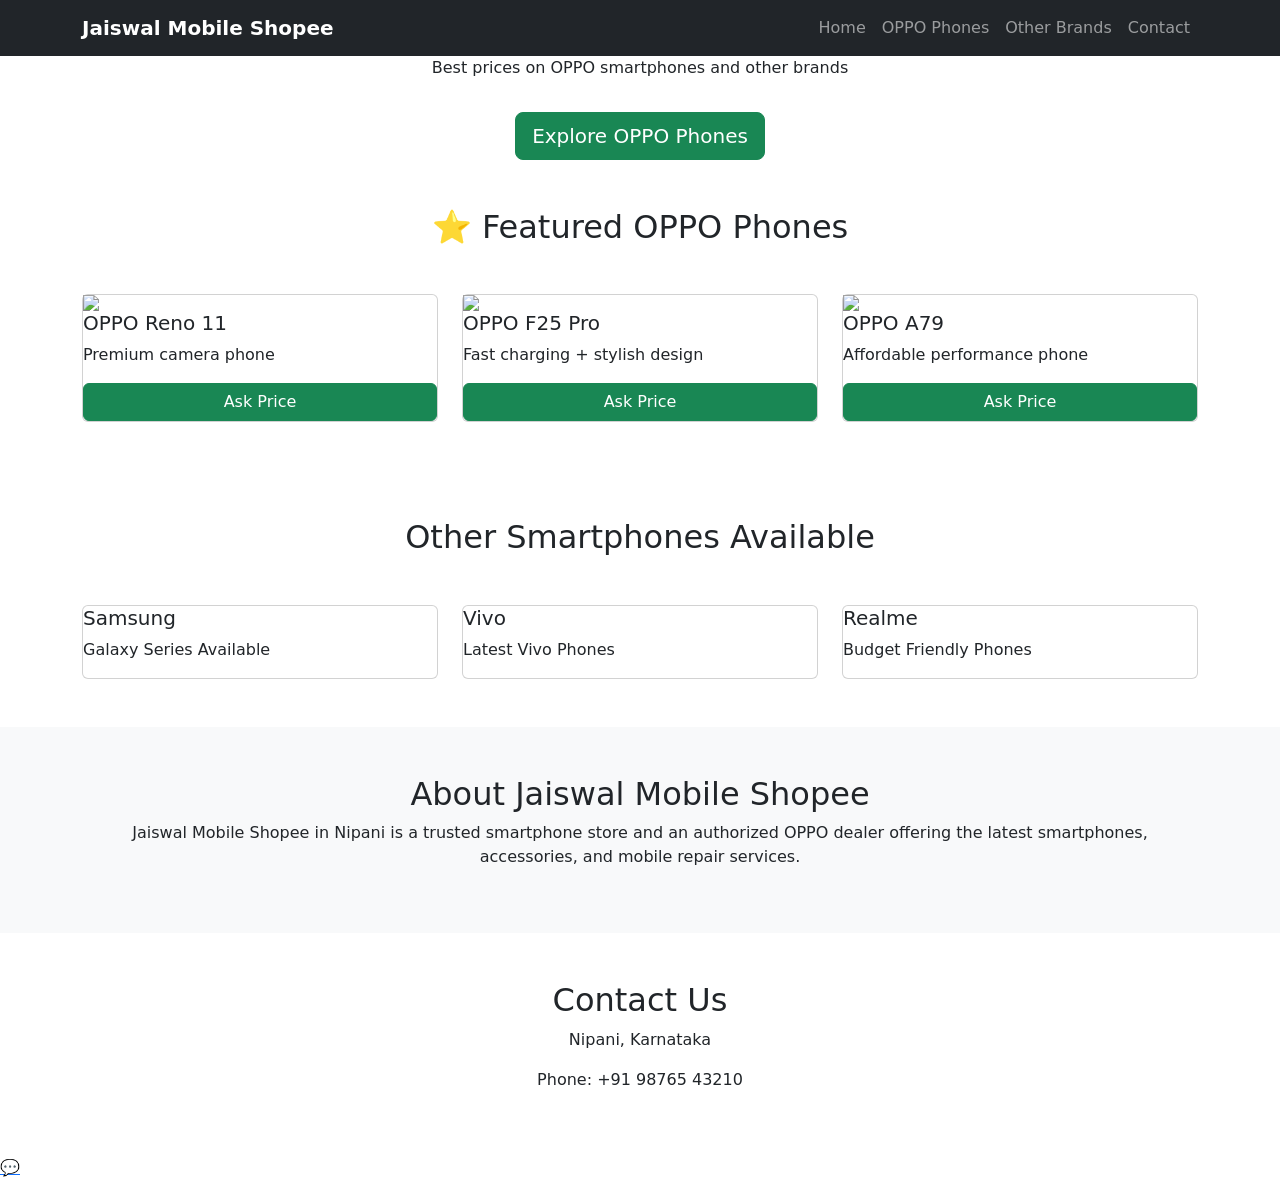
==== index.html @ ce6df270 "Create index.html" ====
<!DOCTYPE html>
<html lang="en">

<head>

<meta charset="UTF-8">
<meta name="viewport" content="width=device-width, initial-scale=1.0">

<title>Jaiswal Mobile Shopee</title>

<link href="https://cdn.jsdelivr.net/npm/bootstrap@5.3.3/dist/css/bootstrap.min.css" rel="stylesheet">

<link rel="stylesheet" href="style.css">

</head>

<body>

<!-- NAVBAR -->

<nav class="navbar navbar-expand-lg navbar-dark bg-dark fixed-top">

<div class="container">

<a class="navbar-brand fw-bold">Jaiswal Mobile Shopee</a>

<button class="navbar-toggler" data-bs-toggle="collapse" data-bs-target="#menu">
<span class="navbar-toggler-icon"></span>
</button>

<div class="collapse navbar-collapse" id="menu">

<ul class="navbar-nav ms-auto">

<li class="nav-item"><a class="nav-link" href="#home">Home</a></li>
<li class="nav-item"><a class="nav-link" href="#oppo">OPPO Phones</a></li>
<li class="nav-item"><a class="nav-link" href="#products">Other Brands</a></li>
<li class="nav-item"><a class="nav-link" href="#contact">Contact</a></li>

</ul>

</div>
</div>
</nav>

<!-- HERO -->

<section id="home" class="hero">

<div class="container text-center">

<h1>Official OPPO Dealer in Nipani</h1>

<p>Best prices on OPPO smartphones and other brands</p>

<a href="#oppo" class="btn btn-success btn-lg mt-3">
Explore OPPO Phones
</a>

</div>

</section>

<!-- OPPO SECTION -->

<section id="oppo" class="container py-5">

<h2 class="text-center mb-5 oppo-title">
⭐ Featured OPPO Phones
</h2>

<div class="row">

<div class="col-md-4">

<div class="card product-card">

<img src="https://images.unsplash.com/photo-1601784551446-20c9e07cdbdb">

<h5>OPPO Reno 11</h5>

<p>Premium camera phone</p>

<button class="btn btn-success">
Ask Price
</button>

</div>

</div>

<div class="col-md-4">

<div class="card product-card">

<img src="https://images.unsplash.com/photo-1598327105666-5b89351aff97">

<h5>OPPO F25 Pro</h5>

<p>Fast charging + stylish design</p>

<button class="btn btn-success">
Ask Price
</button>

</div>

</div>

<div class="col-md-4">

<div class="card product-card">

<img src="https://images.unsplash.com/photo-1580910051074-3eb694886505">

<h5>OPPO A79</h5>

<p>Affordable performance phone</p>

<button class="btn btn-success">
Ask Price
</button>

</div>

</div>

</div>

</section>

<!-- OTHER BRANDS -->

<section id="products" class="container py-5">

<h2 class="text-center mb-5">Other Smartphones Available</h2>

<div class="row">

<div class="col-md-4">

<div class="card product-card">

<h5>Samsung</h5>

<p>Galaxy Series Available</p>

</div>

</div>

<div class="col-md-4">

<div class="card product-card">

<h5>Vivo</h5>

<p>Latest Vivo Phones</p>

</div>

</div>

<div class="col-md-4">

<div class="card product-card">

<h5>Realme</h5>

<p>Budget Friendly Phones</p>

</div>

</div>

</div>

</section>

<!-- ABOUT -->

<section class="bg-light py-5">

<div class="container text-center">

<h2>About Jaiswal Mobile Shopee</h2>

<p>

Jaiswal Mobile Shopee in Nipani is a trusted smartphone store and an
authorized OPPO dealer offering the latest smartphones, accessories,
and mobile repair services.

</p>

</div>

</section>

<!-- CONTACT -->

<section id="contact" class="container py-5 text-center">

<h2>Contact Us</h2>

<p>Nipani, Karnataka</p>

<p>Phone: +91 98765 43210</p>

</section>

<!-- WHATSAPP -->

<a href="https://wa.me/919876543210" class="whatsapp">
💬
</a>

</body>

</html>
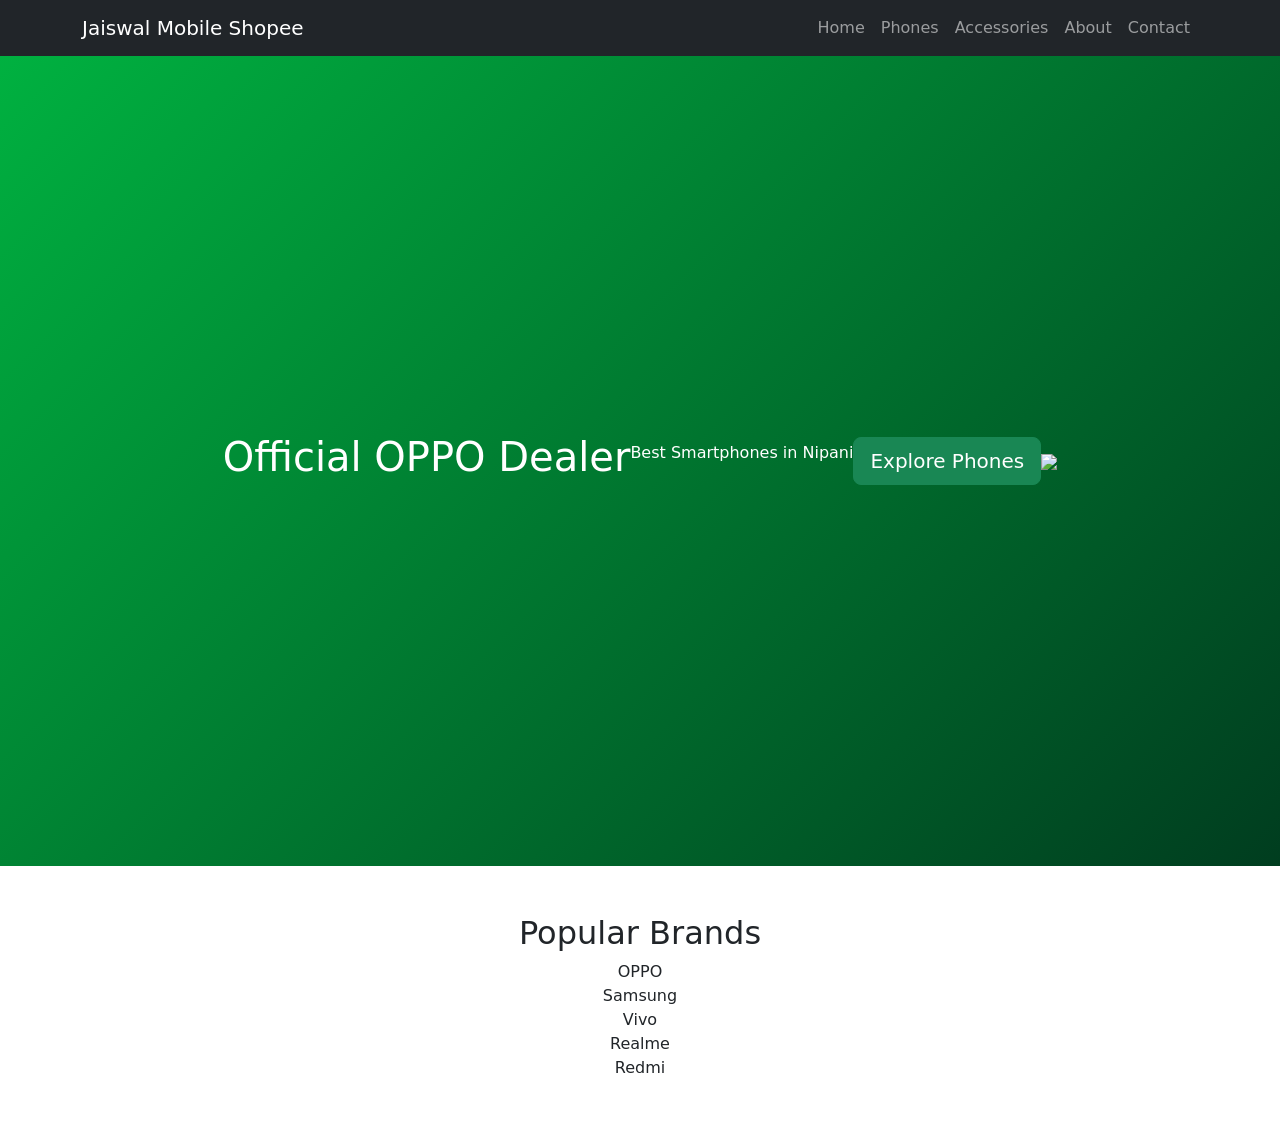
==== commit 5c69f75f: "Update index.html" ====
--- a/index.html
+++ b/index.html
@@ -1,219 +1,81 @@
 <!DOCTYPE html>
-<html lang="en">
+<html>
 
 <head>
 
-<meta charset="UTF-8">
-<meta name="viewport" content="width=device-width, initial-scale=1.0">
-
 <title>Jaiswal Mobile Shopee</title>
 
+<link rel="stylesheet" href="style.css">
+
 <link href="https://cdn.jsdelivr.net/npm/bootstrap@5.3.3/dist/css/bootstrap.min.css" rel="stylesheet">
-
-<link rel="stylesheet" href="style.css">
 
 </head>
 
 <body>
 
-<!-- NAVBAR -->
-
-<nav class="navbar navbar-expand-lg navbar-dark bg-dark fixed-top">
+<nav class="navbar navbar-dark bg-dark navbar-expand-lg">
 
 <div class="container">
 
-<a class="navbar-brand fw-bold">Jaiswal Mobile Shopee</a>
-
-<button class="navbar-toggler" data-bs-toggle="collapse" data-bs-target="#menu">
-<span class="navbar-toggler-icon"></span>
-</button>
-
-<div class="collapse navbar-collapse" id="menu">
+<a class="navbar-brand">Jaiswal Mobile Shopee</a>
 
 <ul class="navbar-nav ms-auto">
 
-<li class="nav-item"><a class="nav-link" href="#home">Home</a></li>
-<li class="nav-item"><a class="nav-link" href="#oppo">OPPO Phones</a></li>
-<li class="nav-item"><a class="nav-link" href="#products">Other Brands</a></li>
-<li class="nav-item"><a class="nav-link" href="#contact">Contact</a></li>
+<li class="nav-item"><a class="nav-link" href="index.html">Home</a></li>
+
+<li class="nav-item"><a class="nav-link" href="phones.html">Phones</a></li>
+
+<li class="nav-item"><a class="nav-link" href="accessories.html">Accessories</a></li>
+
+<li class="nav-item"><a class="nav-link" href="about.html">About</a></li>
+
+<li class="nav-item"><a class="nav-link" href="contact.html">Contact</a></li>
 
 </ul>
 
 </div>
-</div>
+
 </nav>
 
-<!-- HERO -->
+<section class="hero">
 
-<section id="home" class="hero">
+<h1>Official OPPO Dealer</h1>
 
-<div class="container text-center">
+<p>Best Smartphones in Nipani</p>
 
-<h1>Official OPPO Dealer in Nipani</h1>
+<a href="phones.html" class="btn btn-success btn-lg">
+Explore Phones
+</a>
 
-<p>Best prices on OPPO smartphones and other brands</p>
+<div class="floating-phone">
 
-<a href="#oppo" class="btn btn-success btn-lg mt-3">
-Explore OPPO Phones
-</a>
+<img src="https://images.unsplash.com/photo-1598327105666-5b89351aff97">
 
 </div>
 
 </section>
 
-<!-- OPPO SECTION -->
+<section class="container py-5 text-center">
 
-<section id="oppo" class="container py-5">
+<h2>Popular Brands</h2>
 
-<h2 class="text-center mb-5 oppo-title">
-⭐ Featured OPPO Phones
-</h2>
+<div class="brand-slider">
 
-<div class="row">
+<div>OPPO</div>
 
-<div class="col-md-4">
+<div>Samsung</div>
 
-<div class="card product-card">
+<div>Vivo</div>
 
-<img src="https://images.unsplash.com/photo-1601784551446-20c9e07cdbdb">
+<div>Realme</div>
 
-<h5>OPPO Reno 11</h5>
-
-<p>Premium camera phone</p>
-
-<button class="btn btn-success">
-Ask Price
-</button>
-
-</div>
-
-</div>
-
-<div class="col-md-4">
-
-<div class="card product-card">
-
-<img src="https://images.unsplash.com/photo-1598327105666-5b89351aff97">
-
-<h5>OPPO F25 Pro</h5>
-
-<p>Fast charging + stylish design</p>
-
-<button class="btn btn-success">
-Ask Price
-</button>
-
-</div>
-
-</div>
-
-<div class="col-md-4">
-
-<div class="card product-card">
-
-<img src="https://images.unsplash.com/photo-1580910051074-3eb694886505">
-
-<h5>OPPO A79</h5>
-
-<p>Affordable performance phone</p>
-
-<button class="btn btn-success">
-Ask Price
-</button>
-
-</div>
-
-</div>
+<div>Redmi</div>
 
 </div>
 
 </section>
 
-<!-- OTHER BRANDS -->
-
-<section id="products" class="container py-5">
-
-<h2 class="text-center mb-5">Other Smartphones Available</h2>
-
-<div class="row">
-
-<div class="col-md-4">
-
-<div class="card product-card">
-
-<h5>Samsung</h5>
-
-<p>Galaxy Series Available</p>
-
-</div>
-
-</div>
-
-<div class="col-md-4">
-
-<div class="card product-card">
-
-<h5>Vivo</h5>
-
-<p>Latest Vivo Phones</p>
-
-</div>
-
-</div>
-
-<div class="col-md-4">
-
-<div class="card product-card">
-
-<h5>Realme</h5>
-
-<p>Budget Friendly Phones</p>
-
-</div>
-
-</div>
-
-</div>
-
-</section>
-
-<!-- ABOUT -->
-
-<section class="bg-light py-5">
-
-<div class="container text-center">
-
-<h2>About Jaiswal Mobile Shopee</h2>
-
-<p>
-
-Jaiswal Mobile Shopee in Nipani is a trusted smartphone store and an
-authorized OPPO dealer offering the latest smartphones, accessories,
-and mobile repair services.
-
-</p>
-
-</div>
-
-</section>
-
-<!-- CONTACT -->
-
-<section id="contact" class="container py-5 text-center">
-
-<h2>Contact Us</h2>
-
-<p>Nipani, Karnataka</p>
-
-<p>Phone: +91 98765 43210</p>
-
-</section>
-
-<!-- WHATSAPP -->
-
-<a href="https://wa.me/919876543210" class="whatsapp">
-💬
-</a>
+<script src="script.js"></script>
 
 </body>
 
--- a/style.css
+++ b/style.css
@@ -0,0 +1,105 @@
+body{
+font-family:Arial;
+margin-top:70px;
+}
+
+/* HERO */
+
+.hero{
+
+height:90vh;
+
+display:flex;
+
+align-items:center;
+
+justify-content:center;
+
+background:linear-gradient(135deg,#00b140,#003d1f);
+
+color:white;
+
+text-align:center;
+
+}
+
+/* OPPO TITLE */
+
+.oppo-title{
+color:#00b140;
+font-weight:bold;
+}
+
+/* PRODUCT CARDS */
+
+.product-card{
+
+padding:20px;
+
+text-align:center;
+
+border-radius:15px;
+
+transition:0.5s;
+
+box-shadow:0 10px 20px rgba(0,0,0,0.1);
+
+}
+
+.product-card:hover{
+
+transform:rotateY(10deg) scale(1.05);
+
+box-shadow:0 20px 40px rgba(0,0,0,0.3);
+
+}
+
+/* IMAGE */
+
+.product-card img{
+
+width:100%;
+
+height:200px;
+
+object-fit:cover;
+
+border-radius:10px;
+
+margin-bottom:15px;
+
+}
+
+/* WHATSAPP */
+
+.whatsapp{
+
+position:fixed;
+
+bottom:20px;
+
+right:20px;
+
+background:#25D366;
+
+color:white;
+
+width:60px;
+
+height:60px;
+
+border-radius:50%;
+
+display:flex;
+
+align-items:center;
+
+justify-content:center;
+
+font-size:30px;
+
+text-decoration:none;
+
+box-shadow:0 10px 20px rgba(0,0,0,0.3);
+
+}
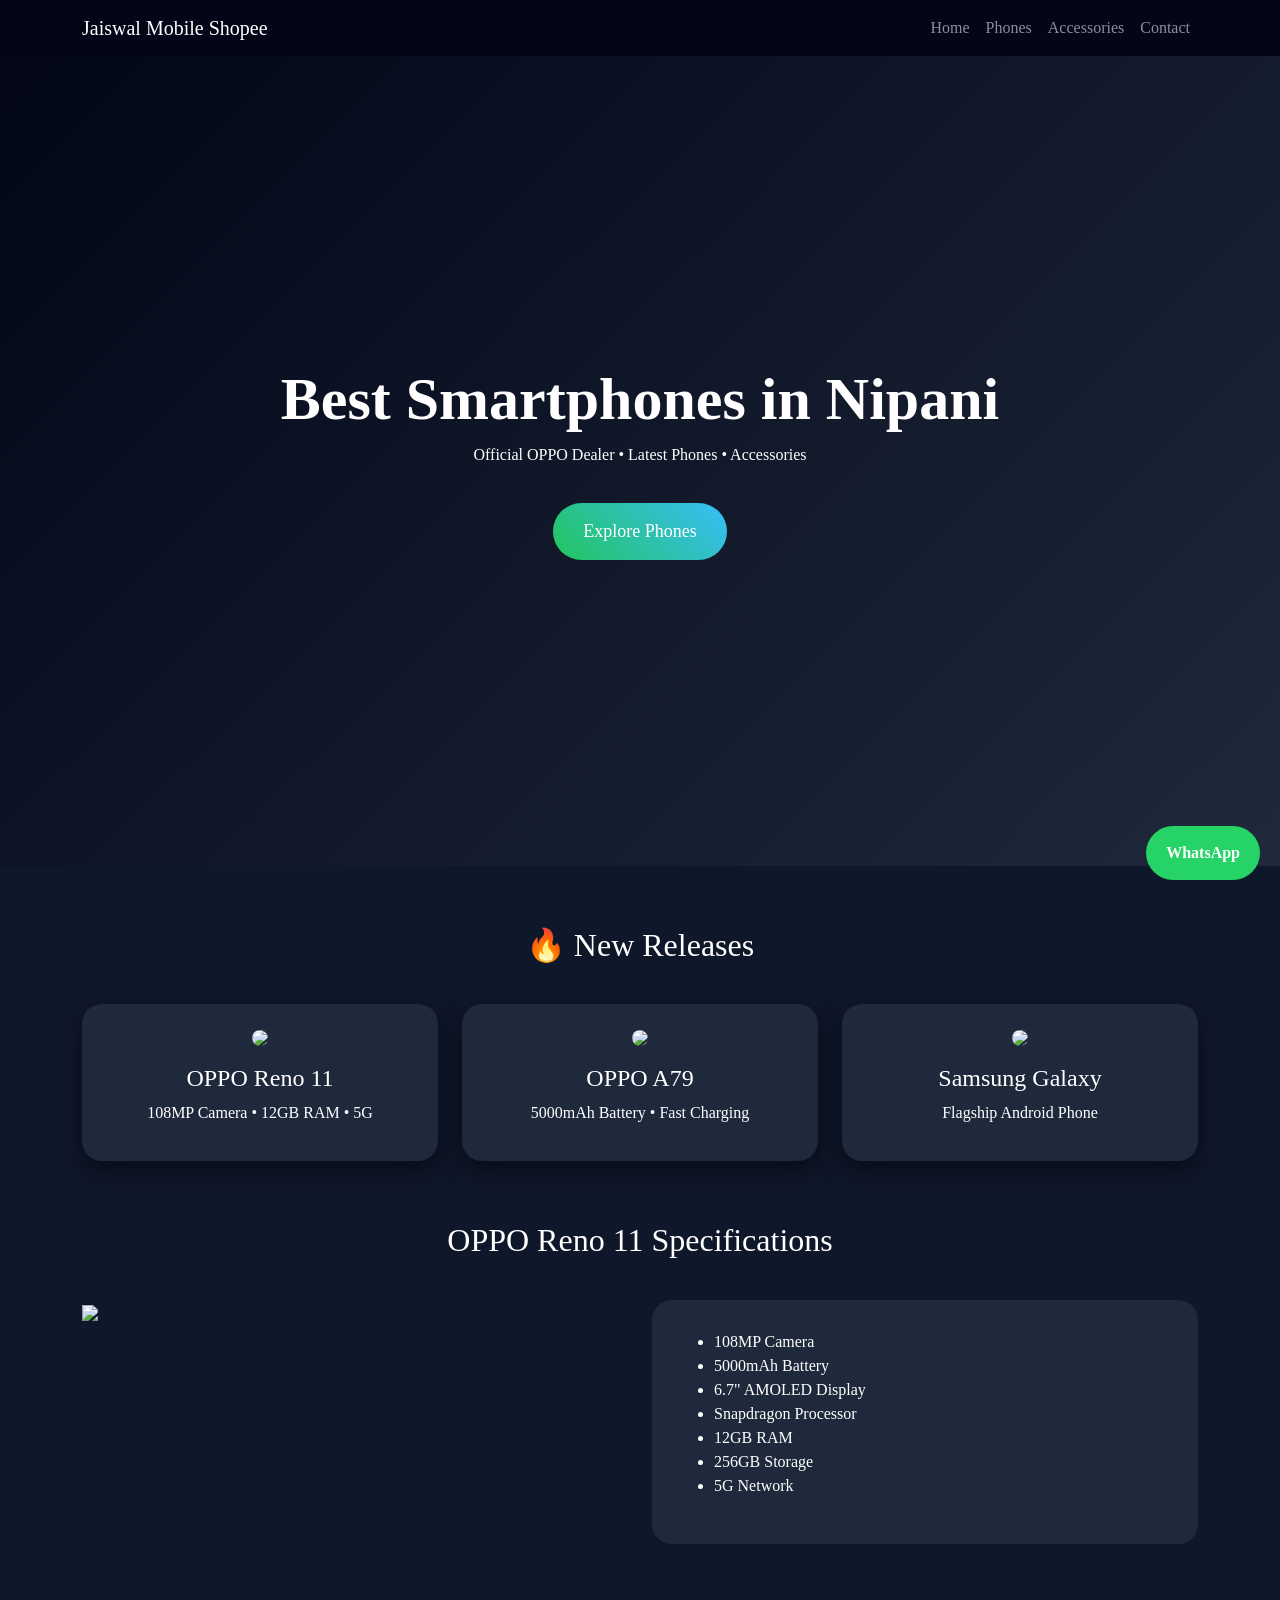
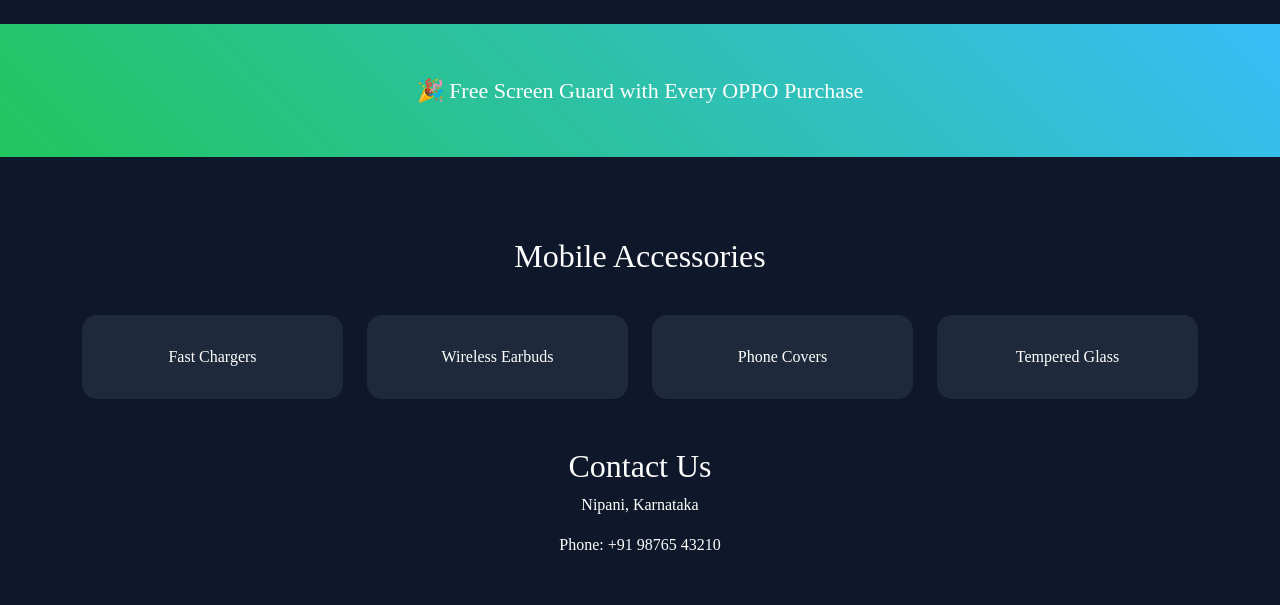
==== commit 29f02215: "Update index.html" ====
--- a/index.html
+++ b/index.html
@@ -1,19 +1,140 @@
 <!DOCTYPE html>
-<html>
+<html lang="en">
 
 <head>
 
+<meta charset="UTF-8">
+<meta name="viewport" content="width=device-width, initial-scale=1">
+
 <title>Jaiswal Mobile Shopee</title>
 
-<link rel="stylesheet" href="style.css">
-
 <link href="https://cdn.jsdelivr.net/npm/bootstrap@5.3.3/dist/css/bootstrap.min.css" rel="stylesheet">
 
+<style>
+
+body{
+background:#0f172a;
+color:white;
+font-family:Segoe UI;
+scroll-behavior:smooth;
+}
+
+/* NAVBAR */
+
+.navbar{
+background:#020617;
+}
+
+/* HERO */
+
+.hero{
+height:90vh;
+display:flex;
+flex-direction:column;
+justify-content:center;
+align-items:center;
+text-align:center;
+background:linear-gradient(135deg,#020617,#1e293b);
+}
+
+.hero h1{
+font-size:60px;
+font-weight:bold;
+}
+
+.hero button{
+background:linear-gradient(45deg,#22c55e,#38bdf8);
+border:none;
+padding:15px 30px;
+border-radius:30px;
+color:white;
+font-size:18px;
+margin-top:20px;
+}
+
+/* SECTION TITLE */
+
+.section-title{
+text-align:center;
+margin:60px 0 40px;
+}
+
+/* PHONE CARDS */
+
+.phone-card{
+background:#1e293b;
+border-radius:20px;
+padding:20px;
+text-align:center;
+transition:0.4s;
+box-shadow:0 10px 25px rgba(0,0,0,0.5);
+}
+
+.phone-card img{
+width:100%;
+border-radius:15px;
+}
+
+.phone-card:hover{
+transform:rotateY(10deg) scale(1.05);
+}
+
+/* FEATURES */
+
+.feature-box{
+background:#1e293b;
+padding:30px;
+border-radius:20px;
+}
+
+/* ACCESSORIES */
+
+.accessory{
+background:#1e293b;
+padding:30px;
+border-radius:15px;
+text-align:center;
+transition:0.3s;
+}
+
+.accessory:hover{
+background:#38bdf8;
+transform:scale(1.1);
+}
+
+/* OFFER */
+
+.offer{
+background:linear-gradient(45deg,#22c55e,#38bdf8);
+padding:50px;
+text-align:center;
+font-size:22px;
+margin:80px 0;
+}
+
+/* WHATSAPP */
+
+.whatsapp{
+position:fixed;
+bottom:20px;
+right:20px;
+background:#25D366;
+color:white;
+padding:15px 20px;
+border-radius:50px;
+text-decoration:none;
+font-weight:bold;
+}
+
+</style>
+
 </head>
 
 <body>
 
-<nav class="navbar navbar-dark bg-dark navbar-expand-lg">
+<!-- NAVBAR -->
+
+<nav class="navbar navbar-expand-lg navbar-dark">
 
 <div class="container">
 
@@ -21,15 +142,10 @@
 
 <ul class="navbar-nav ms-auto">
 
-<li class="nav-item"><a class="nav-link" href="index.html">Home</a></li>
-
-<li class="nav-item"><a class="nav-link" href="phones.html">Phones</a></li>
-
-<li class="nav-item"><a class="nav-link" href="accessories.html">Accessories</a></li>
-
-<li class="nav-item"><a class="nav-link" href="about.html">About</a></li>
-
-<li class="nav-item"><a class="nav-link" href="contact.html">Contact</a></li>
+<li class="nav-item"><a class="nav-link" href="#home">Home</a></li>
+<li class="nav-item"><a class="nav-link" href="#phones">Phones</a></li>
+<li class="nav-item"><a class="nav-link" href="#accessories">Accessories</a></li>
+<li class="nav-item"><a class="nav-link" href="#contact">Contact</a></li>
 
 </ul>
 
@@ -37,45 +153,152 @@
 
 </nav>
 
-<section class="hero">
-
-<h1>Official OPPO Dealer</h1>
-
-<p>Best Smartphones in Nipani</p>
-
-<a href="phones.html" class="btn btn-success btn-lg">
-Explore Phones
+<!-- HERO -->
+
+<section id="home" class="hero">
+
+<h1>Best Smartphones in Nipani</h1>
+
+<p>Official OPPO Dealer • Latest Phones • Accessories</p>
+
+<a href="#phones">
+
+<button>Explore Phones</button>
+
 </a>
 
-<div class="floating-phone">
-
-<img src="https://images.unsplash.com/photo-1598327105666-5b89351aff97">
-
-</div>
-
-</section>
-
-<section class="container py-5 text-center">
-
-<h2>Popular Brands</h2>
-
-<div class="brand-slider">
-
-<div>OPPO</div>
-
-<div>Samsung</div>
-
-<div>Vivo</div>
-
-<div>Realme</div>
-
-<div>Redmi</div>
-
-</div>
-
-</section>
-
-<script src="script.js"></script>
+</section>
+
+<!-- NEW RELEASES -->
+
+<section id="phones" class="container">
+
+<h2 class="section-title">🔥 New Releases</h2>
+
+<div class="row g-4">
+
+<div class="col-md-4">
+
+<div class="phone-card">
+
+<img src="https://images.unsplash.com/photo-1601784551446-20c9e07cdbdb">
+
+<h4 class="mt-3">OPPO Reno 11</h4>
+
+<p>108MP Camera • 12GB RAM • 5G</p>
+
+</div>
+
+</div>
+
+<div class="col-md-4">
+
+<div class="phone-card">
+
+<img src="https://images.unsplash.com/photo-1580910051074-3eb694886505">
+
+<h4 class="mt-3">OPPO A79</h4>
+
+<p>5000mAh Battery • Fast Charging</p>
+
+</div>
+
+</div>
+
+<div class="col-md-4">
+
+<div class="phone-card">
+
+<img src="https://images.unsplash.com/photo-1511707171634-5f897ff02aa9">
+
+<h4 class="mt-3">Samsung Galaxy</h4>
+
+<p>Flagship Android Phone</p>
+
+</div>
+
+</div>
+
+</div>
+
+</section>
+
+<!-- PHONE FEATURES -->
+
+<section class="container mt-5">
+
+<h2 class="section-title">OPPO Reno 11 Specifications</h2>
+
+<div class="row g-4">
+
+<div class="col-md-6">
+
+<img src="https://images.unsplash.com/photo-1601784551446-20c9e07cdbdb" width="100%">
+
+</div>
+
+<div class="col-md-6">
+
+<div class="feature-box">
+
+<ul>
+
+<li>108MP Camera</li>
+<li>5000mAh Battery</li>
+<li>6.7" AMOLED Display</li>
+<li>Snapdragon Processor</li>
+<li>12GB RAM</li>
+<li>256GB Storage</li>
+<li>5G Network</li>
+
+</ul>
+
+</div>
+
+</div>
+
+</div>
+
+</section>
+
+<!-- OFFER -->
+
+<section class="offer">
+
+🎉 Free Screen Guard with Every OPPO Purchase
+
+</section>
+
+<!-- ACCESSORIES -->
+
+<section id="accessories" class="container">
+
+<h2 class="section-title">Mobile Accessories</h2>
+
+<div class="row g-4">
+
+<div class="col-md-3"><div class="accessory">Fast Chargers</div></div>
+<div class="col-md-3"><div class="accessory">Wireless Earbuds</div></div>
+<div class="col-md-3"><div class="accessory">Phone Covers</div></div>
+<div class="col-md-3"><div class="accessory">Tempered Glass</div></div>
+
+</div>
+
+</section>
+
+<!-- CONTACT -->
+
+<section id="contact" class="container text-center mt-5 mb-5">
+
+<h2>Contact Us</h2>
+
+<p>Nipani, Karnataka</p>
+
+<p>Phone: +91 98765 43210</p>
+
+</section>
+
+<a class="whatsapp" href="https://wa.me/919876543210">WhatsApp</a>
 
 </body>
 
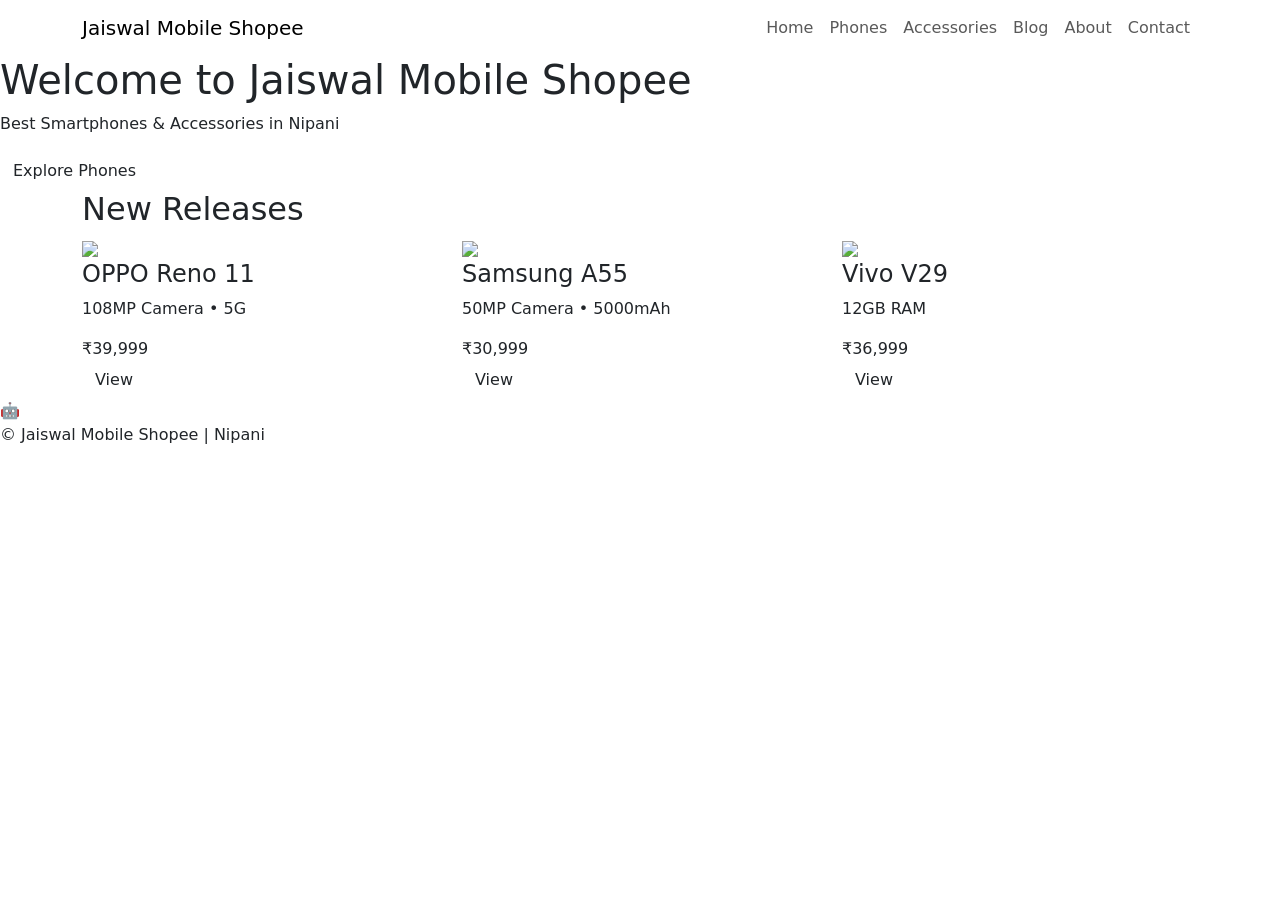
==== commit 2822d36f: "Update index.html" ====
--- a/index.html
+++ b/index.html
@@ -1,151 +1,37 @@
 <!DOCTYPE html>
-<html lang="en">
-
+<html>
 <head>
-
-<meta charset="UTF-8">
-<meta name="viewport" content="width=device-width, initial-scale=1">
 
 <title>Jaiswal Mobile Shopee</title>
 
-<link href="https://cdn.jsdelivr.net/npm/bootstrap@5.3.3/dist/css/bootstrap.min.css" rel="stylesheet">
+<link rel="stylesheet" href="css/style.css">
 
-<style>
-
-body{
-background:#0f172a;
-color:white;
-font-family:Segoe UI;
-scroll-behavior:smooth;
-}
-
-/* NAVBAR */
-
-.navbar{
-background:#020617;
-}
-
-/* HERO */
-
-.hero{
-height:90vh;
-display:flex;
-flex-direction:column;
-justify-content:center;
-align-items:center;
-text-align:center;
-background:linear-gradient(135deg,#020617,#1e293b);
-}
-
-.hero h1{
-font-size:60px;
-font-weight:bold;
-}
-
-.hero button{
-background:linear-gradient(45deg,#22c55e,#38bdf8);
-border:none;
-padding:15px 30px;
-border-radius:30px;
-color:white;
-font-size:18px;
-margin-top:20px;
-}
-
-/* SECTION TITLE */
-
-.section-title{
-text-align:center;
-margin:60px 0 40px;
-}
-
-/* PHONE CARDS */
-
-.phone-card{
-background:#1e293b;
-border-radius:20px;
-padding:20px;
-text-align:center;
-transition:0.4s;
-box-shadow:0 10px 25px rgba(0,0,0,0.5);
-}
-
-.phone-card img{
-width:100%;
-border-radius:15px;
-}
-
-.phone-card:hover{
-transform:rotateY(10deg) scale(1.05);
-}
-
-/* FEATURES */
-
-.feature-box{
-background:#1e293b;
-padding:30px;
-border-radius:20px;
-}
-
-/* ACCESSORIES */
-
-.accessory{
-background:#1e293b;
-padding:30px;
-border-radius:15px;
-text-align:center;
-transition:0.3s;
-}
-
-.accessory:hover{
-background:#38bdf8;
-transform:scale(1.1);
-}
-
-/* OFFER */
-
-.offer{
-background:linear-gradient(45deg,#22c55e,#38bdf8);
-padding:50px;
-text-align:center;
-font-size:22px;
-margin:80px 0;
-}
-
-/* WHATSAPP */
-
-.whatsapp{
-position:fixed;
-bottom:20px;
-right:20px;
-background:#25D366;
-color:white;
-padding:15px 20px;
-border-radius:50px;
-text-decoration:none;
-font-weight:bold;
-}
-
-</style>
+<link rel="stylesheet"
+href="https://cdn.jsdelivr.net/npm/bootstrap@5.3.2/dist/css/bootstrap.min.css">
 
 </head>
 
 <body>
 
-<!-- NAVBAR -->
-
-<nav class="navbar navbar-expand-lg navbar-dark">
+<nav class="navbar navbar-expand-lg">
 
 <div class="container">
 
 <a class="navbar-brand">Jaiswal Mobile Shopee</a>
 
-<ul class="navbar-nav ms-auto">
+<ul class="navbar-nav">
 
-<li class="nav-item"><a class="nav-link" href="#home">Home</a></li>
-<li class="nav-item"><a class="nav-link" href="#phones">Phones</a></li>
-<li class="nav-item"><a class="nav-link" href="#accessories">Accessories</a></li>
-<li class="nav-item"><a class="nav-link" href="#contact">Contact</a></li>
+<li class="nav-item"><a href="index.html" class="nav-link">Home</a></li>
+
+<li class="nav-item"><a href="phones.html" class="nav-link">Phones</a></li>
+
+<li class="nav-item"><a href="accessories.html" class="nav-link">Accessories</a></li>
+
+<li class="nav-item"><a href="blog.html" class="nav-link">Blog</a></li>
+
+<li class="nav-item"><a href="about.html" class="nav-link">About</a></li>
+
+<li class="nav-item"><a href="contact.html" class="nav-link">Contact</a></li>
 
 </ul>
 
@@ -153,39 +39,35 @@
 
 </nav>
 
-<!-- HERO -->
+<section class="hero">
 
-<section id="home" class="hero">
+<h1>Welcome to Jaiswal Mobile Shopee</h1>
 
-<h1>Best Smartphones in Nipani</h1>
+<p>Best Smartphones & Accessories in Nipani</p>
 
-<p>Official OPPO Dealer • Latest Phones • Accessories</p>
-
-<a href="#phones">
-
-<button>Explore Phones</button>
-
-</a>
+<a href="phones.html" class="btn btn-main">Explore Phones</a>
 
 </section>
 
-<!-- NEW RELEASES -->
+<div class="container">
 
-<section id="phones" class="container">
+<h2 class="section-title">New Releases</h2>
 
-<h2 class="section-title">🔥 New Releases</h2>
-
-<div class="row g-4">
+<div class="row">
 
 <div class="col-md-4">
 
-<div class="phone-card">
+<div class="product-card">
 
-<img src="https://images.unsplash.com/photo-1601784551446-20c9e07cdbdb">
+<img src="https://images.unsplash.com/photo-1598327105666-5b89351aff97">
 
-<h4 class="mt-3">OPPO Reno 11</h4>
+<h4>OPPO Reno 11</h4>
 
-<p>108MP Camera • 12GB RAM • 5G</p>
+<p>108MP Camera • 5G</p>
+
+<div class="price">₹39,999</div>
+
+<a href="product.html" class="btn btn-main">View</a>
 
 </div>
 
@@ -193,13 +75,17 @@
 
 <div class="col-md-4">
 
-<div class="phone-card">
+<div class="product-card">
 
-<img src="https://images.unsplash.com/photo-1580910051074-3eb694886505">
+<img src="https://images.unsplash.com/photo-1616348436168-de43ad0db179">
 
-<h4 class="mt-3">OPPO A79</h4>
+<h4>Samsung A55</h4>
 
-<p>5000mAh Battery • Fast Charging</p>
+<p>50MP Camera • 5000mAh</p>
+
+<div class="price">₹30,999</div>
+
+<a href="product.html" class="btn btn-main">View</a>
 
 </div>
 
@@ -207,13 +93,17 @@
 
 <div class="col-md-4">
 
-<div class="phone-card">
+<div class="product-card">
 
-<img src="https://images.unsplash.com/photo-1511707171634-5f897ff02aa9">
+<img src="https://images.unsplash.com/photo-1510557880182-3d4d3cba35a5">
 
-<h4 class="mt-3">Samsung Galaxy</h4>
+<h4>Vivo V29</h4>
 
-<p>Flagship Android Phone</p>
+<p>12GB RAM</p>
+
+<div class="price">₹36,999</div>
+
+<a href="product.html" class="btn btn-main">View</a>
 
 </div>
 
@@ -221,84 +111,17 @@
 
 </div>
 
-</section>
-
-<!-- PHONE FEATURES -->
-
-<section class="container mt-5">
-
-<h2 class="section-title">OPPO Reno 11 Specifications</h2>
-
-<div class="row g-4">
-
-<div class="col-md-6">
-
-<img src="https://images.unsplash.com/photo-1601784551446-20c9e07cdbdb" width="100%">
-
 </div>
 
-<div class="col-md-6">
+<div class="ai-chat" onclick="aiAssistant()">🤖</div>
 
-<div class="feature-box">
+<footer>
 
-<ul>
+© Jaiswal Mobile Shopee | Nipani
 
-<li>108MP Camera</li>
-<li>5000mAh Battery</li>
-<li>6.7" AMOLED Display</li>
-<li>Snapdragon Processor</li>
-<li>12GB RAM</li>
-<li>256GB Storage</li>
-<li>5G Network</li>
+</footer>
 
-</ul>
-
-</div>
-
-</div>
-
-</div>
-
-</section>
-
-<!-- OFFER -->
-
-<section class="offer">
-
-🎉 Free Screen Guard with Every OPPO Purchase
-
-</section>
-
-<!-- ACCESSORIES -->
-
-<section id="accessories" class="container">
-
-<h2 class="section-title">Mobile Accessories</h2>
-
-<div class="row g-4">
-
-<div class="col-md-3"><div class="accessory">Fast Chargers</div></div>
-<div class="col-md-3"><div class="accessory">Wireless Earbuds</div></div>
-<div class="col-md-3"><div class="accessory">Phone Covers</div></div>
-<div class="col-md-3"><div class="accessory">Tempered Glass</div></div>
-
-</div>
-
-</section>
-
-<!-- CONTACT -->
-
-<section id="contact" class="container text-center mt-5 mb-5">
-
-<h2>Contact Us</h2>
-
-<p>Nipani, Karnataka</p>
-
-<p>Phone: +91 98765 43210</p>
-
-</section>
-
-<a class="whatsapp" href="https://wa.me/919876543210">WhatsApp</a>
+<script src="js/script.js"></script>
 
 </body>
 
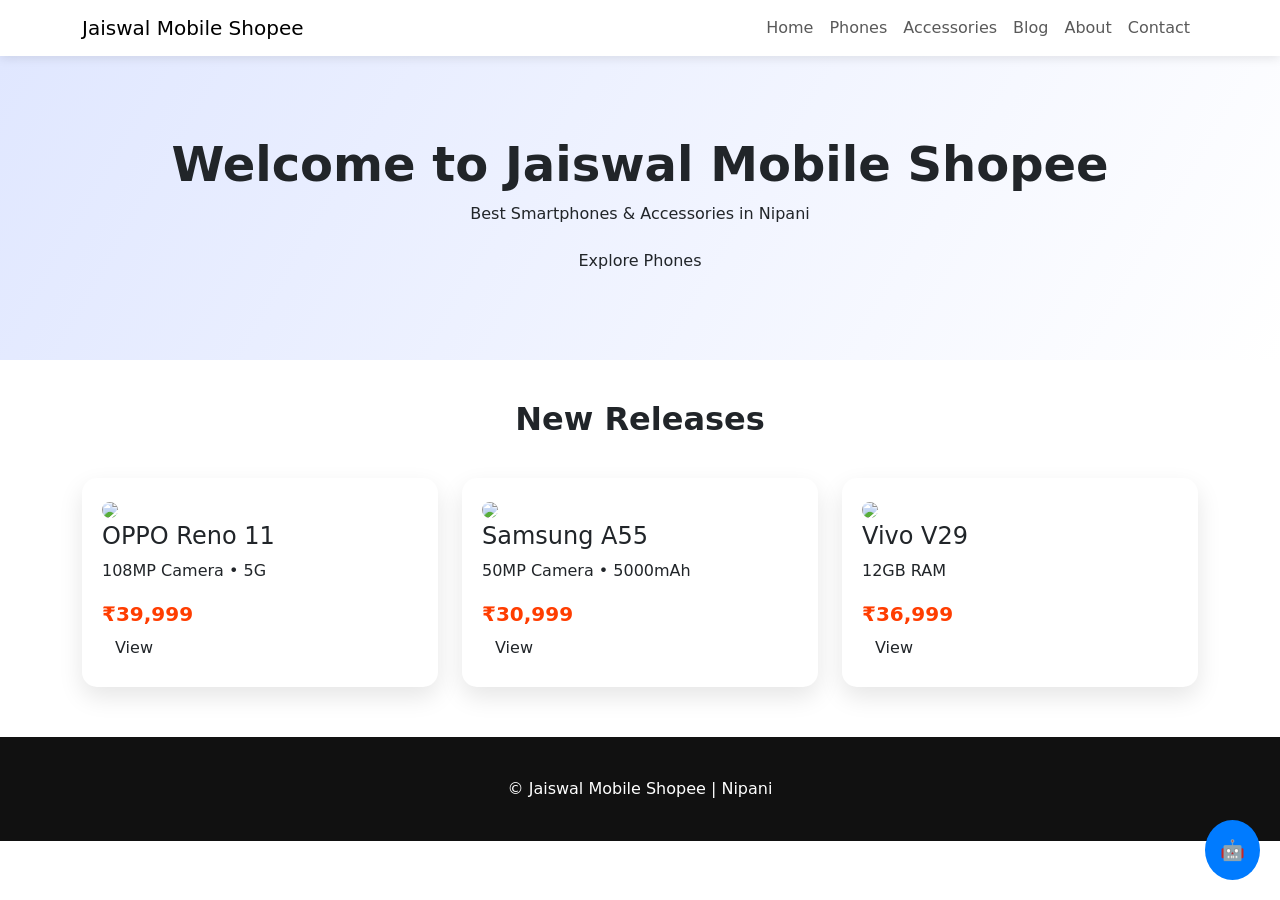
==== commit 60ce0b43: "Update index.html" ====
--- a/index.html
+++ b/index.html
@@ -4,7 +4,7 @@
 
 <title>Jaiswal Mobile Shopee</title>
 
-<link rel="stylesheet" href="css/style.css">
+<link rel="stylesheet" href="style.css">
 
 <link rel="stylesheet"
 href="https://cdn.jsdelivr.net/npm/bootstrap@5.3.2/dist/css/bootstrap.min.css">
--- a/style.css
+++ b/style.css
@@ -0,0 +1,85 @@
+body{
+font-family: 'Poppins', sans-serif;
+background:#f5f6fa;
+margin:0;
+}
+
+.navbar{
+background:white;
+box-shadow:0 2px 10px rgba(0,0,0,0.1);
+}
+
+.hero{
+padding:80px;
+background:linear-gradient(120deg,#e0e7ff,#ffffff);
+text-align:center;
+}
+
+.hero h1{
+font-size:48px;
+font-weight:700;
+}
+
+.btn-main{
+background:#ff7a18;
+color:white;
+border:none;
+padding:12px 25px;
+border-radius:30px;
+}
+
+.product-card{
+background:white;
+border-radius:15px;
+padding:20px;
+box-shadow:0 10px 25px rgba(0,0,0,0.1);
+transition:0.3s;
+}
+
+.product-card:hover{
+transform:translateY(-8px);
+}
+
+.product-card img{
+width:100%;
+border-radius:10px;
+}
+
+.price{
+color:#ff3d00;
+font-size:20px;
+font-weight:600;
+}
+
+.section-title{
+font-size:32px;
+font-weight:600;
+margin:40px 0;
+text-align:center;
+}
+
+.filter-box{
+background:white;
+padding:20px;
+border-radius:10px;
+box-shadow:0 5px 15px rgba(0,0,0,0.1);
+}
+
+.ai-chat{
+position:fixed;
+bottom:20px;
+right:20px;
+background:#007bff;
+color:white;
+padding:15px;
+border-radius:50%;
+font-size:20px;
+}
+
+footer{
+background:#111;
+color:white;
+padding:40px;
+text-align:center;
+margin-top:50px;
+}
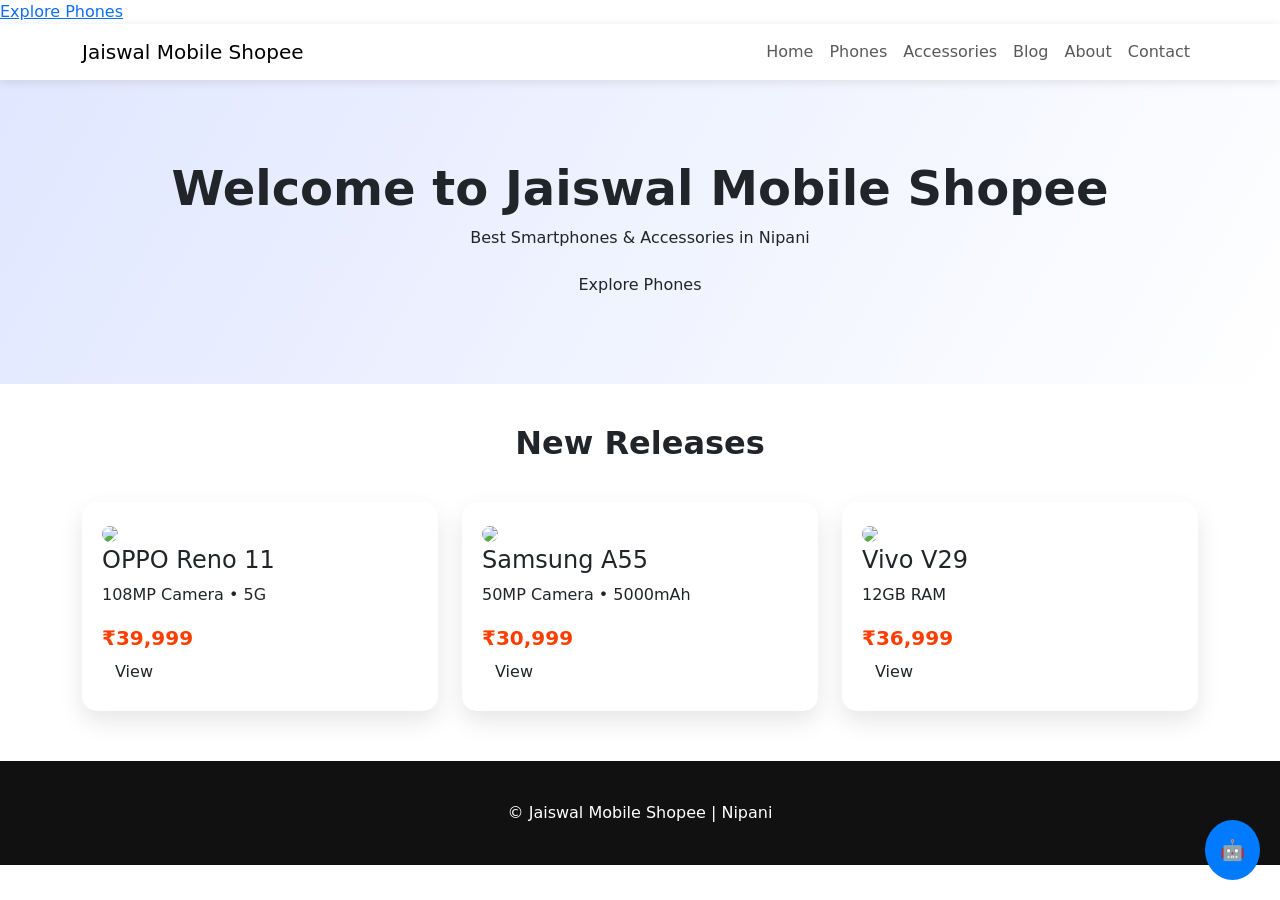
==== commit 648858bb: "Update index.html" ====
--- a/index.html
+++ b/index.html
@@ -9,6 +9,8 @@
 <link rel="stylesheet"
 href="https://cdn.jsdelivr.net/npm/bootstrap@5.3.2/dist/css/bootstrap.min.css">
 
+<a href="shop.html">Explore Phones</a>
+  
 </head>
 
 <body>
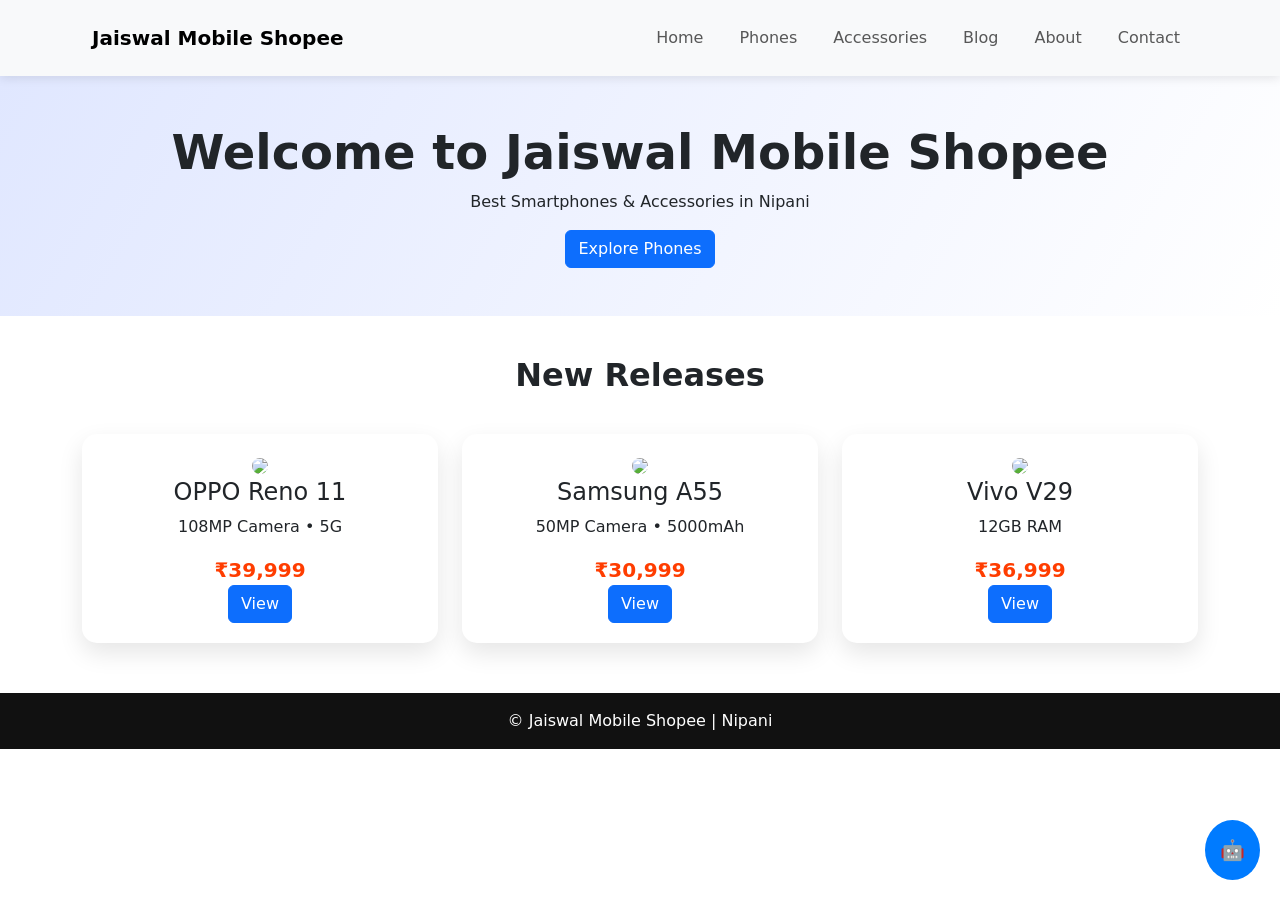
==== commit 029cfad9: "Update index.html" ====
--- a/index.html
+++ b/index.html
@@ -9,13 +9,11 @@
 <link rel="stylesheet"
 href="https://cdn.jsdelivr.net/npm/bootstrap@5.3.2/dist/css/bootstrap.min.css">
 
-<a href="shop.html">Explore Phones</a>
-  
 </head>
 
 <body>
 
-<nav class="navbar navbar-expand-lg">
+<nav class="navbar navbar-expand-lg bg-light">
 
 <div class="container">
 
@@ -41,27 +39,27 @@
 
 </nav>
 
-<section class="hero">
+<section class="hero text-center p-5">
 
 <h1>Welcome to Jaiswal Mobile Shopee</h1>
 
 <p>Best Smartphones & Accessories in Nipani</p>
 
-<a href="phones.html" class="btn btn-main">Explore Phones</a>
+<a href="phones.html" class="btn btn-primary">Explore Phones</a>
 
 </section>
 
 <div class="container">
 
-<h2 class="section-title">New Releases</h2>
+<h2 class="section-title text-center">New Releases</h2>
 
 <div class="row">
 
 <div class="col-md-4">
 
-<div class="product-card">
+<div class="product-card text-center">
 
-<img src="https://images.unsplash.com/photo-1598327105666-5b89351aff97">
+<img src="https://images.unsplash.com/photo-1598327105666-5b89351aff97" class="img-fluid">
 
 <h4>OPPO Reno 11</h4>
 
@@ -69,7 +67,7 @@
 
 <div class="price">₹39,999</div>
 
-<a href="product.html" class="btn btn-main">View</a>
+<a href="product.html" class="btn btn-primary">View</a>
 
 </div>
 
@@ -77,9 +75,9 @@
 
 <div class="col-md-4">
 
-<div class="product-card">
+<div class="product-card text-center">
 
-<img src="https://images.unsplash.com/photo-1616348436168-de43ad0db179">
+<img src="https://images.unsplash.com/photo-1616348436168-de43ad0db179" class="img-fluid">
 
 <h4>Samsung A55</h4>
 
@@ -87,7 +85,7 @@
 
 <div class="price">₹30,999</div>
 
-<a href="product.html" class="btn btn-main">View</a>
+<a href="product.html" class="btn btn-primary">View</a>
 
 </div>
 
@@ -95,9 +93,9 @@
 
 <div class="col-md-4">
 
-<div class="product-card">
+<div class="product-card text-center">
 
-<img src="https://images.unsplash.com/photo-1510557880182-3d4d3cba35a5">
+<img src="https://images.unsplash.com/photo-1510557880182-3d4d3cba35a5" class="img-fluid">
 
 <h4>Vivo V29</h4>
 
@@ -105,7 +103,7 @@
 
 <div class="price">₹36,999</div>
 
-<a href="product.html" class="btn btn-main">View</a>
+<a href="product.html" class="btn btn-primary">View</a>
 
 </div>
 
@@ -117,11 +115,13 @@
 
 <div class="ai-chat" onclick="aiAssistant()">🤖</div>
 
-<footer>
+<footer class="text-center p-3">
 
 © Jaiswal Mobile Shopee | Nipani
 
 </footer>
+
+<script src="https://cdn.jsdelivr.net/npm/bootstrap@5.3.2/dist/js/bootstrap.bundle.min.js"></script>
 
 <script src="js/script.js"></script>
 
--- a/style.css
+++ b/style.css
@@ -34,6 +34,33 @@
 padding:20px;
 box-shadow:0 10px 25px rgba(0,0,0,0.1);
 transition:0.3s;
+}
+
+.products{
+display:grid;
+grid-template-columns:repeat(3,1fr);
+gap:30px;
+padding:40px;
+}
+
+.card{
+background:white;
+padding:20px;
+border-radius:10px;
+box-shadow:0 4px 10px rgba(0,0,0,0.1);
+text-align:center;
+}
+
+.card img{
+width:200px;
+height:200px;
+object-fit:contain;
+}
+
+nav a{
+margin:10px;
+text-decoration:none;
+font-weight:bold;
 }
 
 .product-card:hover{
